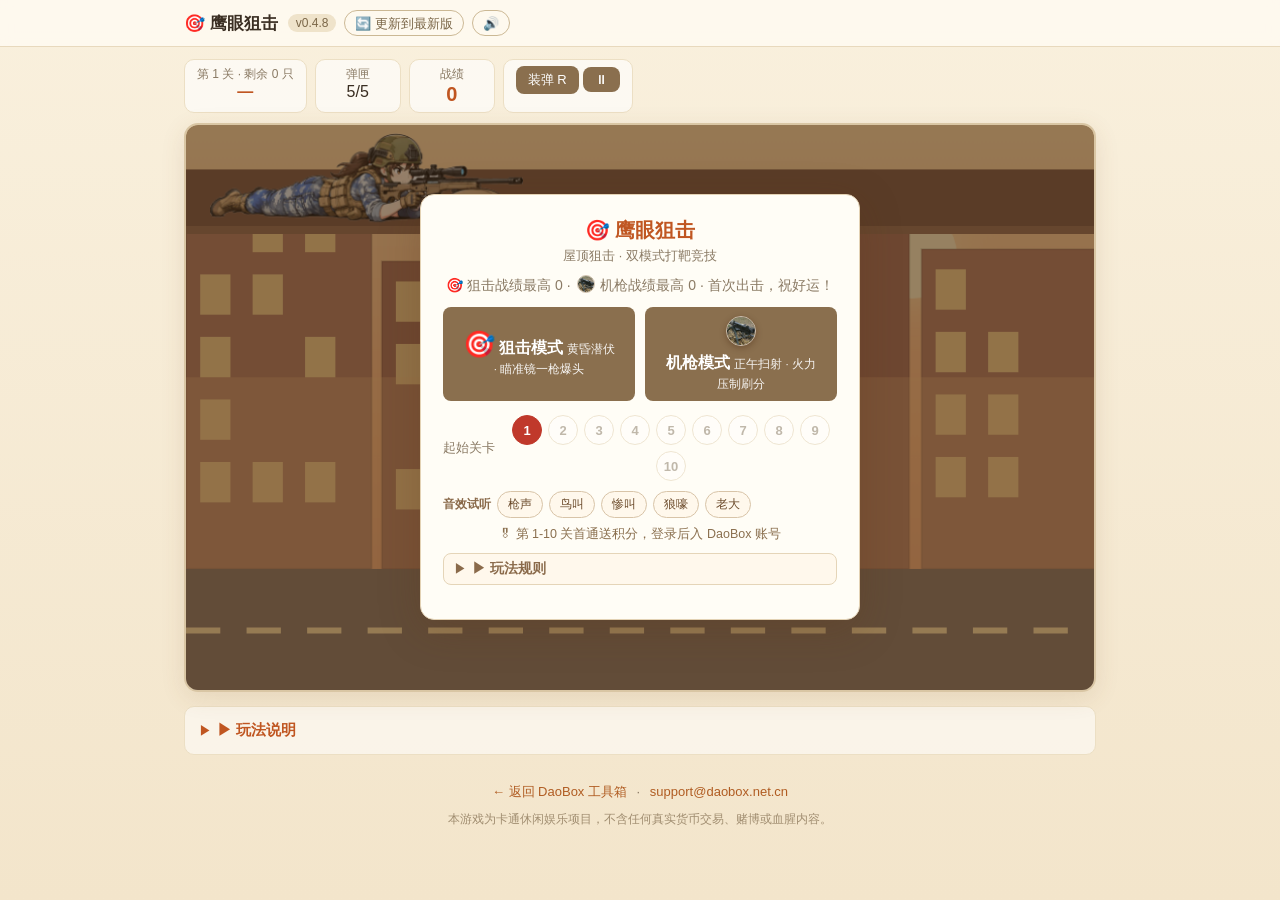
==== public/index.html @ d186d9d8 "ui: 更新按钮统一为图标+文字（桌面「更新到最新版」/手机「更新」，v0.4.8，SW v20）" ====
<!DOCTYPE html>
<html lang="zh-CN">
<head>
  <script>
    window.DB_HOME = location.hostname.indexOf('daobox.net.cn') !== -1
      ? 'https://daobox.net.cn' : 'https://daobox.app';
  </script>
  <meta charset="UTF-8">
  <meta name="viewport" content="width=device-width, initial-scale=1.0, viewport-fit=cover">
  <title>鹰眼狙击 · DaoBox 休闲射击</title>
  <meta name="description" content="DaoBox 鹰眼狙击（屋顶狙击）：黄昏狙击模式一枪爆头，正午机枪模式火力压制，蒙面匪、金链老大、灰狼轮番上阵！卡通竞技画风，免费畅玩。">
  <link rel="manifest" href="manifest.json">
  <link rel="icon" href="icons/favicon.svg" type="image/svg+xml">
  <link rel="apple-touch-icon" href="icons/apple-touch-icon.png">
  <meta name="theme-color" content="#a86a52">
  <link rel="stylesheet" href="style.css?v=8">
</head>
<body>
  <header class="topbar">
    <div class="topbar-inner">
      <div class="brand">🎯 鹰眼狙击</div>
      <div class="topbar-tools">
        <span class="version-badge" id="app-version">v0.4.8</span>
        <button class="refresh-btn" id="refresh-btn" type="button" aria-label="更新到最新版">🔄<span class="rb-full">更新到最新版</span><span class="rb-short">更新</span></button>
        <button class="refresh-btn" id="btn-mute" type="button" title="音效开关">🔊</button>
      </div>
      <div class="topbar-slot" id="db-account-slot"></div>
    </div>
  </header>

  <main class="page">
    <section class="hud">
      <div class="score-box"><div class="score-label" id="hud-level">准备</div><div class="score-value small" id="hud-time">—</div></div>
      <div class="score-box"><div class="score-label" id="hud-mag-label">弹匣</div><div class="score-value small" id="hud-mag">5/5</div></div>
      <div class="score-box"><div class="score-label">战绩</div><div class="score-value" id="hud-score">0</div></div>
      <div class="score-box"><div class="score-label" id="hud-combo"></div><button id="btn-reload" class="btn small" type="button">装弹 R</button>
          <button id="btn-pause" class="btn small" type="button" title="暂停">⏸</button></div>
    </section>

    <div id="rotate-hint" class="rotate-hint" hidden>↻ 横屏体验更佳<button id="rotate-hint-close" type="button" aria-label="关闭">✕</button></div>
    <div class="stage-wrap">
      <canvas id="game" class="stage"></canvas>

      <!-- 开始菜单：双模式选择 -->
      <div id="menu" class="overlay">
        <div class="panel">
          <h2>🎯 鹰眼狙击</h2>
          <p class="menu-tag">屋顶狙击 · 双模式打靶竞技</p>
          <p class="menu-sub" id="menu-best"></p>
          <div class="mode-row">
            <button id="btn-mode-sniper" class="btn mode-btn mode-sniper" type="button">
              <span class="mode-icon">🎯</span>
              <span class="mode-name">狙击模式</span>
              <span class="mode-desc">黄昏潜伏 · 瞄准镜一枪爆头</span>
            </button>
            <button id="btn-mode-mg" class="btn mode-btn mode-mg" type="button">
              <span class="mode-icon"><img class="mg-icon" src="assets/mg-icon.png" alt="M2重机枪" draggable="false"></span>
              <span class="mode-name">机枪模式</span>
              <span class="mode-desc">正午扫射 · 火力压制刷分</span>
            </button>
          </div>
          <div class="level-row">
            <div class="level-label">起始关卡</div>
            <div class="level-chips" id="level-chips" aria-label="选择起始关卡"></div>
          </div>
          <div class="sfx-row" id="sfx-row">
            <span class="sfx-label">音效试听</span>
            <button type="button" class="sfx-btn" data-sfx="shot">枪声</button>
            <button type="button" class="sfx-btn" data-sfx="flyer">鸟叫</button>
            <button type="button" class="sfx-btn" data-sfx="peek">惨叫</button>
            <button type="button" class="sfx-btn" data-sfx="wolf">狼嚎</button>
            <button type="button" class="sfx-btn" data-sfx="boss">老大</button>
          </div>
          <p class="reward-note">🎖 第 1-10 关首通送积分，登录后入 DaoBox 账号</p>
          <details class="rules-fold">
            <summary>▶ 玩法规则</summary>
            <ul class="rules" id="rules-menu">
            <li>移动鼠标 / 手指拖动准星；<b>狙击模式</b>点在镜圈内才开枪，<b>机枪模式</b>按住即连发扫射</li>
            <li>共 <b>10 关</b>，限时消灭目标过关；首通积分只发一次</li>
            <li class="extra">🎯 狙击模式 = 黄昏潜伏：瞄准镜圈 + 呼吸晃动，5 发弹匣，爆头 25 分</li>
            <li class="extra"><img class="inline-mg" src="assets/mg-icon.png" alt="机枪" draggable="false"> 机枪模式 = 正午扫射：全屏可见火力压制，枪管过热强制冷却 1.6 秒</li>
            <li class="extra">目标：红头巾蒙面匪探头、蓝头巾匪奔逃、灰狼贴地疾跑、小鸟低飞</li>
            <li class="extra"><b>金链老大</b>稀有出现（第 2 关起）：分数双倍（爆头 50），探头时间更短</li>
            <li>连击加成最高 x3；顶部 ⏸ 随时暂停；<b>游戏战绩仅用于挑战</b>，⭐积分以过关首通奖励为准</li>
            </ul>
          </details>
        </div>
      </div>

      <!-- 暂停 -->
      <div id="pause-modal" class="overlay hidden">
        <div class="panel">
          <h2>⏸ 已暂停</h2>
          <p class="menu-sub">时间已冻结，敌人也停住了</p>
          <div class="row">
            <button id="btn-resume" class="btn primary big" type="button">继续</button>
            <button id="btn-quit" class="btn big" type="button">回主菜单</button>
          </div>
        </div>
      </div>

      <!-- 过关 -->
      <div id="clear-modal" class="overlay hidden">
        <div class="panel">
          <h2>✅ 关卡完成</h2>
          <p id="clear-info" class="menu-sub"></p>
          <p id="clear-reward" class="reward-box"></p>
          <div class="row">
            <button id="btn-next" class="btn primary big" type="button">下一关 →</button>
            <button id="btn-clear-menu" class="btn big" type="button">回主菜单</button>
          </div>
        </div>
      </div>

      <!-- 结束 -->
      <div id="over-modal" class="overlay hidden">
        <div class="panel">
          <h2>⏱ 时间到</h2>
          <p id="over-info" class="menu-sub"></p>
          <div class="row">
            <button id="btn-retry" class="btn primary big" type="button">再来一次</button>
            <button id="btn-menu" class="btn big" type="button">回主菜单</button>
          </div>
        </div>
      </div>

      <!-- 时长锁定 -->
      <div id="time-lock" class="overlay hidden">
        <div class="panel">
          <h3>今日娱乐时长已用完</h3>
          <p>游客每天 15 分钟、注册用户 30 分钟（邀好友可加时）。</p>
          <a id="lock-login" class="btn primary" href="#">注册 / 登录</a>
          <button id="lock-close" class="btn" type="button">知道了</button>
        </div>
      </div>
    </div>

    <details class="tips">
      <summary>▶ 玩法说明</summary>
      <ul>
        <li>双模式任选：<b>狙击模式</b>黄昏金时刻潜伏，瞄准镜外暖色暗化，考验屏息时机；<b>机枪模式</b>正午大晴天全屏扫射，枪管会过热。</li>
        <li>目标阵容：红头巾蒙面匪（窗口探头）、蓝头巾蒙面匪（街面奔逃）、金链老大（稀有高分）、灰狼（贴地疾跑）、小鸟（低空飞行）。</li>
        <li>狙击模式击中 10 分、爆头 25 分，金链老大分数双倍（爆头 50）；机枪模式单发 4/7 分但射速快；连续命中最高 x3，脱靶重置连击。游戏战绩仅用于挑战，⭐积分以过关首通奖励为准。</li>
        <li>关卡目标：限时内击倒规定数量目标；每关时间、敌人速度、探头时长递增，狙击模式准星晃动递增。</li>
        <li>卡通竞技打靶风格，无血腥内容；完全免费，不含任何充值、金币或抽奖。</li>
      </ul>
    </details>
  </main>

  <footer class="footer">
    <a id="home-link" href="javascript:void(0)">← 返回 DaoBox 工具箱</a>
    <span class="dot">·</span>
    <span id="contact-email"></span>
  </footer>
  <p class="disclaimer">本游戏为卡通休闲娱乐项目，不含任何真实货币交易、赌博或血腥内容。</p>

  <script>
    (function () {
      var u = 'support', d = 'daobox.net.cn';
      document.getElementById('contact-email').innerHTML =
        '<a href="mailto:' + u + '@' + d + '">' + u + '@' + d + '</a>';
    })();
  </script>
  <script src="game.js?v=19"></script>
  <script>document.write('<script src="' + window.DB_HOME + '/portal.js" data-app="sniper"><\/script>');</script>
  <script>
    (function () {
      var login = document.getElementById('lock-login');
      if (login) login.href = window.DB_HOME + '/login?src=sniper';
      var home = document.getElementById('home-link');
      if (home) home.href = window.DB_HOME + '?src=sniper';
    })();
  </script>
  <script>
    if ('serviceWorker' in navigator) {
      window.addEventListener('load', function () {
        navigator.serviceWorker.register('./service-worker.js').catch(function () {});
      });
    }

      // 切回前台时触发 SW 更新检查（覆盖长期不关闭的页面，方案A）
      document.addEventListener('visibilitychange', function () {
        if (document.visibilityState !== 'visible' || !('serviceWorker' in navigator)) return;
        navigator.serviceWorker.getRegistration().then(function (r) {
          if (r) r.update().catch(function () {});
        }).catch(function () {});
      });
  </script>
</body>
</html>
---- public/style.css ----
/* 鹰眼狙击（屋顶狙击） v0.3 —— 暖色亮堂主题（黄昏狙击 / 正午机枪） */
:root { --bg:#f6ecd9; --panel:#fffdf6; --gold:#c05621; --red:#e74c3c; --green:#27ae60; --text:#3a2e22; --muted:#8a7a64; }
* { box-sizing:border-box; margin:0; padding:0; }
body { font-family:-apple-system,"PingFang SC","Microsoft YaHei",sans-serif; background:linear-gradient(180deg,#f9f0dd 0%,#f3e5cb 100%); color:var(--text); min-height:100vh; }
.hidden { display:none !important; }
.topbar { background:rgba(255,251,242,.82); position:sticky; top:0; z-index:50; backdrop-filter:blur(6px); border-bottom:1px solid #e8d9bd; }
.topbar-inner { max-width:940px; margin:0 auto; display:flex; align-items:center; gap:10px; padding:10px 14px; flex-wrap:wrap; }
.brand { font-weight:700; font-size:17px; color:#3a2e22; }
.topbar-tools { display:flex; align-items:center; gap:8px; }
.version-badge { background:#efe3ca; color:#7a6647; font-size:12px; padding:2px 8px; border-radius:10px; }
.refresh-btn { background:none; border:1px solid #cbb894; color:#7a6647; height:26px; padding:0 10px; border-radius:999px; cursor:pointer; font-size:13px; line-height:1; display: inline-flex; align-items: center; gap: 4px; white-space: nowrap; }
.topbar-slot { margin-left:auto; }
.page { max-width:940px; margin:0 auto; padding:12px 14px; }
.hud { display:flex; gap:8px; flex-wrap:wrap; margin-bottom:10px; }
.score-box { background:rgba(255,255,255,.65); border:1px solid #ecdfc4; border-radius:10px; padding:6px 12px; text-align:center; min-width:86px; }
.score-label { font-size:12px; color:var(--muted); }
.score-value { font-size:20px; font-weight:700; color:var(--gold); }
.score-value.small { font-size:16px; }
.score-value.warn, #hud-mag.warn { color:var(--red); }
.stage-wrap { position:relative; border-radius:14px; overflow:hidden; border:2px solid #d9c6a4; box-shadow:0 6px 24px rgba(120,80,40,.12); }
.stage { display:block; width:100%; height:auto; touch-action:none; cursor:crosshair; }
.overlay { position:absolute; inset:0; background:rgba(64,42,22,.55); display:flex; align-items:center; justify-content:center; padding:16px; z-index:10; }
.panel { background:var(--panel); border:1px solid #e3d2b4; border-radius:14px; padding:22px; max-width:440px; width:100%; text-align:center; box-shadow:0 10px 40px rgba(90,50,20,.25); }
.panel h2 { color:var(--gold); margin-bottom:8px; font-size:20px; }
.panel h3 { color:var(--gold); margin-bottom:8px; }
.menu-sub { color:var(--muted); font-size:14px; margin-bottom:12px; }
.mode-row { display:flex; gap:10px; margin:4px 0 14px; }
.mode-btn { flex:1; display:flex; flex-direction:column; align-items:center; gap:3px; padding:12px 8px; border-radius:12px; border:none; cursor:pointer; color:#fff; transition:transform .12s ease, box-shadow .12s ease; }
.mode-btn:hover { transform:translateY(-2px); box-shadow:0 6px 16px rgba(60,30,10,.28); }
.mode-btn .mode-icon { font-size:26px; line-height:1; }
.sfx-row { display:flex; align-items:center; gap:6px; flex-wrap:wrap; margin:0 0 10px; }
.sfx-label { font-size:12px; color:#8a6a4a; font-weight:700; }
.sfx-btn { font-size:12px; padding:4px 10px; border-radius:14px; border:1px solid #d8c4a8; background:#fff8ec; color:#6b4a2a; cursor:pointer; }
.sfx-btn:active { background:#f3e2c8; }
.inline-mg { width:18px; height:18px; border-radius:50%; object-fit:cover; vertical-align:-3px; margin:0 2px; border:1px solid rgba(120,80,40,.35); }
.mode-icon .mg-icon { width:30px; height:30px; border-radius:50%; object-fit:cover; display:block; margin:0 auto; box-shadow:0 2px 6px rgba(60,30,10,.35); border:1.5px solid rgba(255,255,255,.55); }
.mode-btn .mode-name { font-size:16px; font-weight:700; }
.mode-btn .mode-desc { font-size:11.5px; opacity:.92; }
.mode-sniper { background:linear-gradient(160deg,#f0a052,#d96f2e); }
.mode-mg { background:linear-gradient(160deg,#59b0ef,#2f7fc4); }
.rules { text-align:left; font-size:13px; line-height:1.9; color:#5a4a38; margin:0 0 14px 18px; }
.rules b { color:var(--gold); }
.btn { background:#8a6f4e; color:#fff; border:none; border-radius:8px; padding:9px 18px; font-size:15px; cursor:pointer; text-decoration:none; display:inline-block; }
.btn.primary { background:#c0392b; }
.btn.big { padding:12px 30px; font-size:17px; margin:4px; }
.btn.small { padding:5px 12px; font-size:13px; }
.row { display:flex; gap:8px; justify-content:center; flex-wrap:wrap; }
.tips { margin-top:14px; background:rgba(255,255,255,.55); border:1px solid #ecdfc4; border-radius:10px; padding:10px 14px; }
.tips > summary, .rules-fold > summary { cursor:pointer; font-size:15px; font-weight:700; color:var(--gold); list-style:none; user-select:none; padding:4px 0; }
.tips > summary::-webkit-details-marker, .rules-fold > summary::-webkit-details-marker { display:none; }
.tips > summary::before, .rules-fold > summary::before { content:"▶"; display:inline-block; margin-right:6px; font-size:12px; transition:transform .15s ease; }
.tips[open] > summary::before, .rules-fold[open] > summary::before { transform:rotate(90deg); }
.rules-fold { margin:0 0 12px; text-align:left; }
.rules-fold > summary { font-size:13.5px; color:#8a6a4a; border:1px solid #e5d5b8; border-radius:8px; padding:6px 10px; background:#fff8ec; }
.rules-fold[open] > summary { margin-bottom:8px; }
.menu-tag { font-size:12.5px; color:var(--muted); margin:-4px 0 10px; }
.rotate-hint { display:none; align-items:center; justify-content:center; gap:10px; padding:8px 12px; margin:0 0 6px; border-radius:10px; background:rgba(192,86,33,.92); color:#fff; font-size:13px; font-weight:700; }
.rotate-hint button { background:none; border:none; color:#fff; font-size:13px; cursor:pointer; padding:2px 6px; }
.tips h2 { font-size:15px; margin-bottom:8px; color:var(--gold); }
.tips li { font-size:13px; line-height:1.9; color:#6b5a44; margin-left:18px; }
.footer { text-align:center; padding:16px 0 4px; font-size:13px; }
.footer a { color:#b05c22; text-decoration:none; }
.footer .dot { color:var(--muted); margin:0 6px; }
.disclaimer { text-align:center; color:#a08d70; font-size:12px; padding:6px 0 22px; }

/* v0.4.0 选关 + 首通积分 */
.level-row { display:flex; align-items:center; justify-content:center; gap:10px; margin:2px 0 10px; }
.level-label { font-size:13px; color:var(--muted); white-space:nowrap; }
.level-chips { display:flex; flex-wrap:wrap; justify-content:center; gap:6px; }
.level-chip { min-width:30px; height:30px; padding:0 6px; border:1px solid #d8c49f; border-radius:999px; background:#fff; color:#6b5a44; font-size:13px; font-weight:700; cursor:pointer; }
.level-chip:hover:not([disabled]) { border-color:#c0392b; color:#c0392b; }
.level-chip.active { background:#c0392b; border-color:#c0392b; color:#fff; }
.level-chip[disabled] { opacity:.42; cursor:not-allowed; }
.reward-note { margin:-2px 0 10px; font-size:12.5px; color:#8a6f4e; }
.reward-box { min-height:20px; margin:8px 0 10px; font-size:14px; font-weight:700; color:#a86a12; }
.reward-box.guest { color:#7a6647; }
.reward-box.error { color:#b3402e; }

@media (orientation:portrait) and (max-width:820px) {
  .rotate-hint { display:flex; }
}
@media (orientation:landscape) and (max-height:520px) {
  /* 手机横屏：满屏紧凑模式 */
  .topbar-inner { padding:4px 10px; gap:6px; }
  .brand { font-size:14px; }
  .page { padding:4px 8px; max-width:1100px; }
  .hud { gap:5px; margin-bottom:4px; flex-wrap:nowrap; }
  .score-box { padding:2px 8px; min-width:0; flex:1; }
  .score-value { font-size:15px; }
  .score-value.small { font-size:13px; }
  .score-label { font-size:10px; }
  .stage { height:calc(100dvh - 96px); width:auto; max-width:100%; margin:0 auto; }
  .stage-wrap { border-radius:8px; }
  .panel { max-height:calc(100dvh - 104px); overflow-y:auto; padding:14px 16px; }
  .tips, .footer, .disclaimer { display:none; }
}
@media (max-width:480px) {
  .panel { max-height:calc(100dvh - 28px); overflow-y:auto; padding:18px 14px; }
  .mode-row { gap:7px; margin-bottom:10px; }
  .mode-btn { padding:9px 6px; border-radius:10px; }
  .mode-btn .mode-icon { font-size:21px; }
.mode-icon .mg-icon { width:24px; height:24px; }
  .mode-btn .mode-name { font-size:14px; }
  .mode-btn .mode-desc { font-size:10.5px; }
  .level-row { flex-direction:column; gap:6px; margin-bottom:8px; }
  .level-chips { display:grid; grid-template-columns:repeat(5,minmax(0,1fr)); width:100%; max-width:280px; }
  .level-chip { width:100%; height:30px; min-width:0; }
  .level-chip[disabled] { display:none; }
  .rules { font-size:12px; line-height:1.65; margin-bottom:10px; }
  .rules li.extra { display:none; }
  .btn.big { width:100%; padding:11px 18px; font-size:16px; }
  .footer, .disclaimer { padding-bottom:calc(16px + env(safe-area-inset-bottom)); }
}

/* 更新按钮分层：桌面「更新到最新版」/手机「更新」（2026-11-03 家族统一补齐） */
.rb-short { display: none; }
.rb-full { display: inline; }
@media (max-width: 480px) { .rb-full { display: none; } .rb-short { display: inline; } }
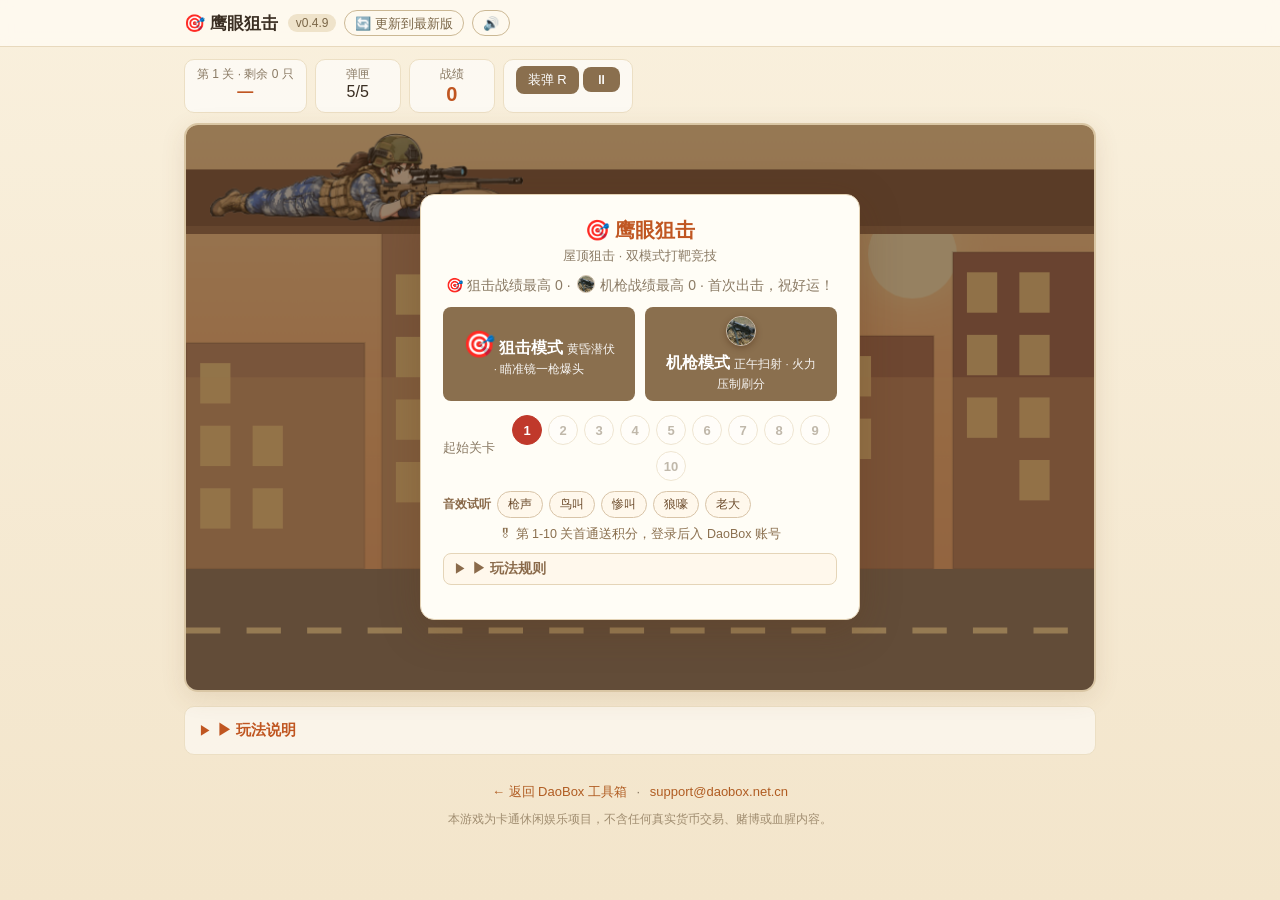
==== commit 3e0b6b10: "fix: 更新按钮改强制回源 + 返回工具箱链接域名自适应 + 版本号递增" ====
--- a/public/index.html
+++ b/public/index.html
@@ -161,7 +161,7 @@
         '<a href="mailto:' + u + '@' + d + '">' + u + '@' + d + '</a>';
     })();
   </script>
-  <script src="game.js?v=19"></script>
+  <script src="game.js?v=0.4.9"></script>
   <script>document.write('<script src="' + window.DB_HOME + '/portal.js" data-app="sniper"><\/script>');</script>
   <script>
     (function () {
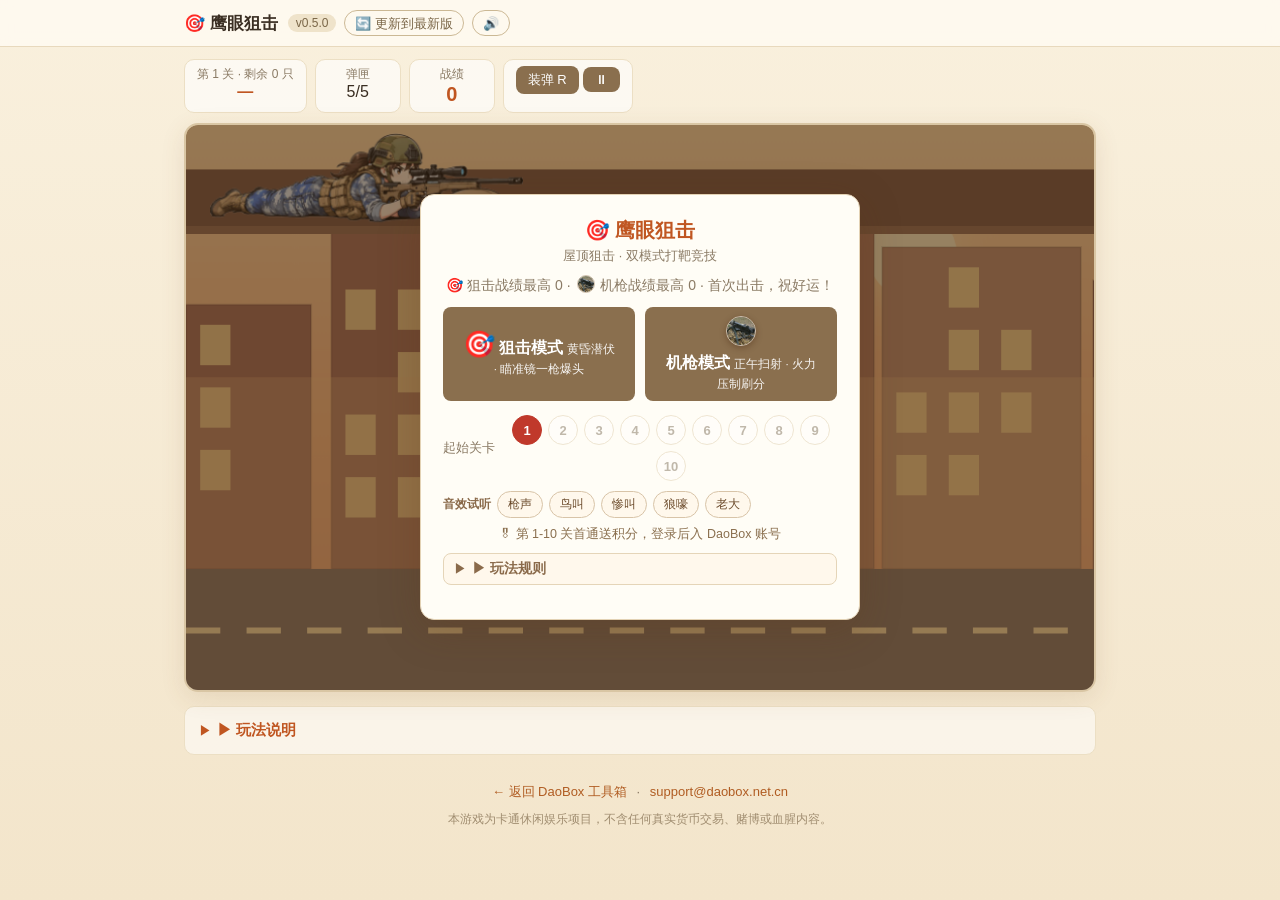
==== commit 1dece7dc: "feat: 狙击首通奖励支持离线补发" ====
--- a/public/index.html
+++ b/public/index.html
@@ -20,7 +20,7 @@
     <div class="topbar-inner">
       <div class="brand">🎯 鹰眼狙击</div>
       <div class="topbar-tools">
-        <span class="version-badge" id="app-version">v0.4.8</span>
+        <span class="version-badge" id="app-version">v0.5.0</span>
         <button class="refresh-btn" id="refresh-btn" type="button" aria-label="更新到最新版">🔄<span class="rb-full">更新到最新版</span><span class="rb-short">更新</span></button>
         <button class="refresh-btn" id="btn-mute" type="button" title="音效开关">🔊</button>
       </div>
@@ -161,7 +161,7 @@
         '<a href="mailto:' + u + '@' + d + '">' + u + '@' + d + '</a>';
     })();
   </script>
-  <script src="game.js?v=0.4.9"></script>
+  <script src="game.js?v=0.5.0"></script>
   <script>document.write('<script src="' + window.DB_HOME + '/portal.js" data-app="sniper"><\/script>');</script>
   <script>
     (function () {
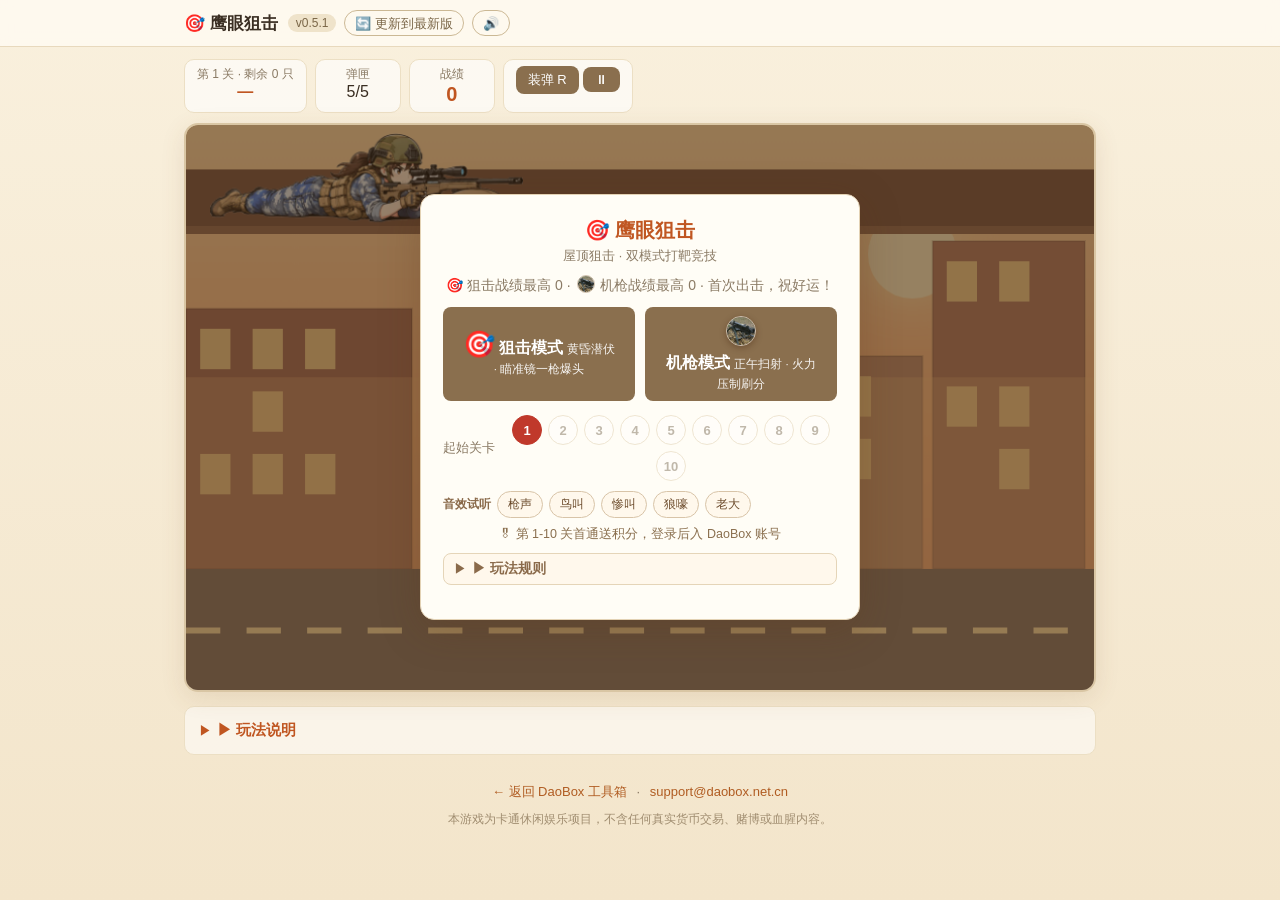
==== commit bd3511c4: "fix: 同步10和20分钟时长规则" ====
--- a/public/index.html
+++ b/public/index.html
@@ -20,7 +20,7 @@
     <div class="topbar-inner">
       <div class="brand">🎯 鹰眼狙击</div>
       <div class="topbar-tools">
-        <span class="version-badge" id="app-version">v0.5.0</span>
+        <span class="version-badge" id="app-version">v0.5.1</span>
         <button class="refresh-btn" id="refresh-btn" type="button" aria-label="更新到最新版">🔄<span class="rb-full">更新到最新版</span><span class="rb-short">更新</span></button>
         <button class="refresh-btn" id="btn-mute" type="button" title="音效开关">🔊</button>
       </div>
@@ -128,7 +128,7 @@
       <div id="time-lock" class="overlay hidden">
         <div class="panel">
           <h3>今日娱乐时长已用完</h3>
-          <p>游客每天 15 分钟、注册用户 30 分钟（邀好友可加时）。</p>
+          <p>游客每天 10 分钟、注册用户 20 分钟（邀好友可加时）。</p>
           <a id="lock-login" class="btn primary" href="#">注册 / 登录</a>
           <button id="lock-close" class="btn" type="button">知道了</button>
         </div>
@@ -161,7 +161,7 @@
         '<a href="mailto:' + u + '@' + d + '">' + u + '@' + d + '</a>';
     })();
   </script>
-  <script src="game.js?v=0.5.0"></script>
+  <script src="game.js?v=0.5.1"></script>
   <script>document.write('<script src="' + window.DB_HOME + '/portal.js" data-app="sniper"><\/script>');</script>
   <script>
     (function () {
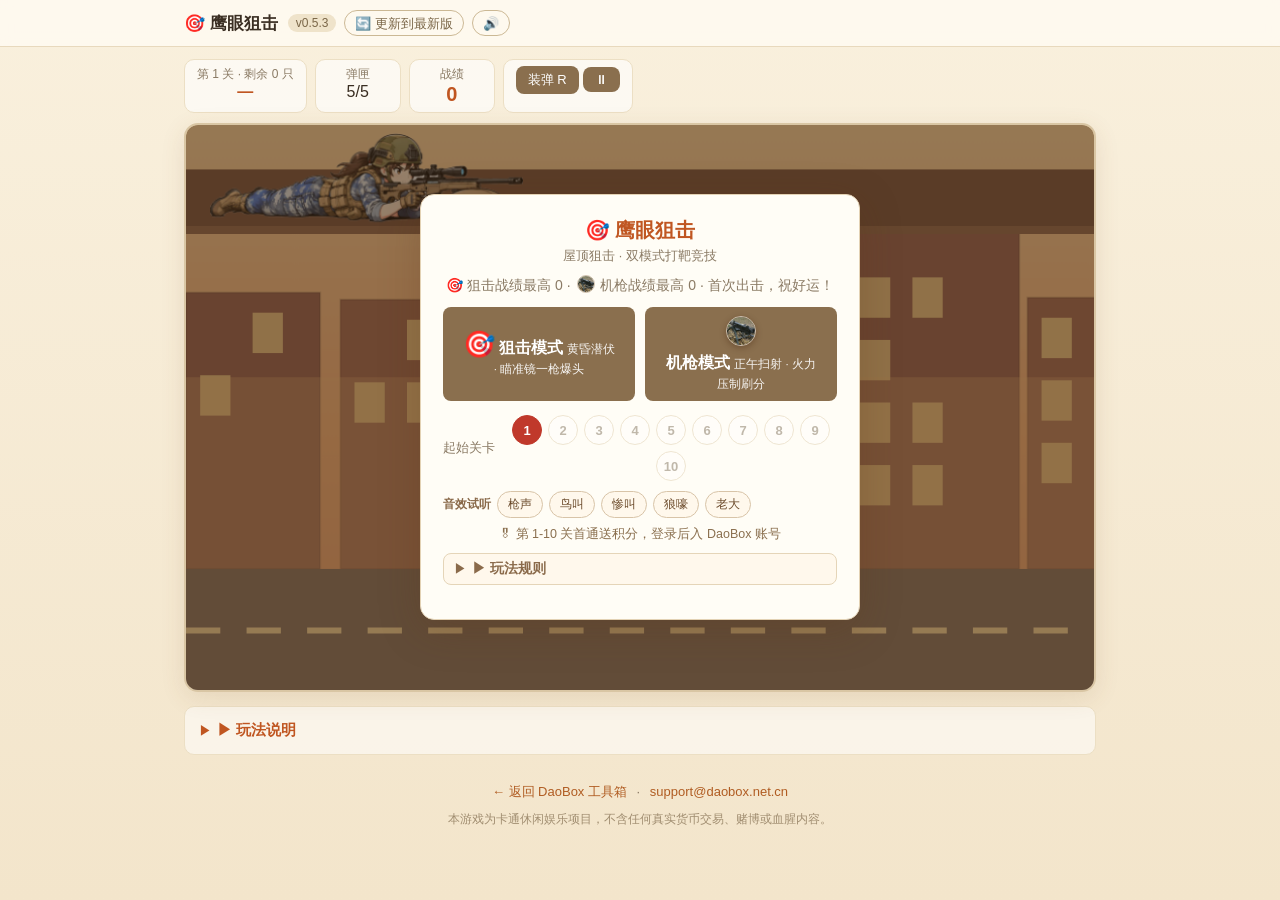
==== commit 517799eb: "fix: 补充必应站点验证" ====
--- a/public/index.html
+++ b/public/index.html
@@ -161,7 +161,7 @@
         '<a href="mailto:' + u + '@' + d + '">' + u + '@' + d + '</a>';
     })();
   </script>
-  <script src="game.js?v=0.5.1"></script>
+  <script src="game.js?v=0.5.2"></script>
   <script>document.write('<script src="' + window.DB_HOME + '/portal.js" data-app="sniper"><\/script>');</script>
   <script>
     (function () {
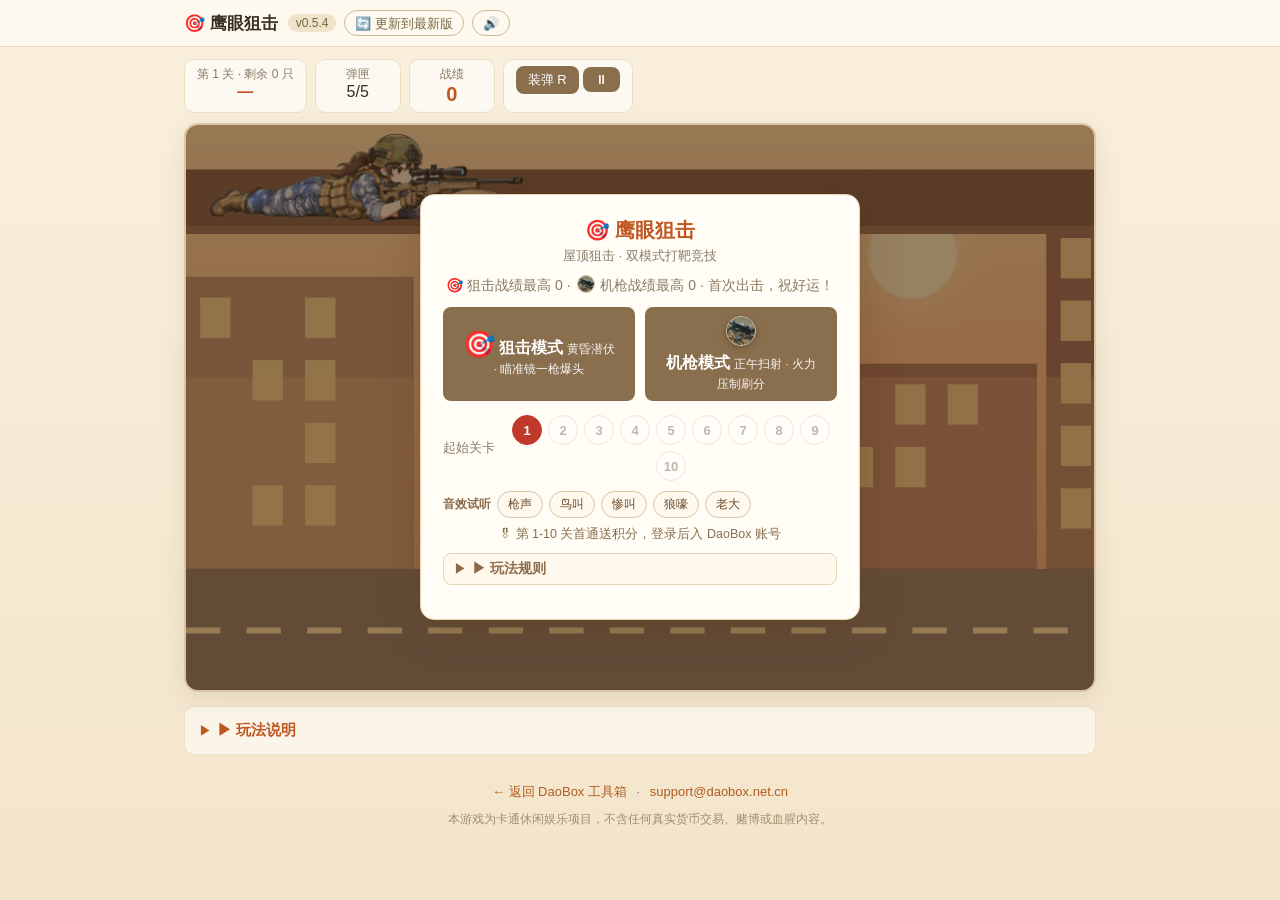
==== commit 34557132: "seo: 补齐国内首页 canonical" ====
--- a/public/index.html
+++ b/public/index.html
@@ -8,6 +8,7 @@
   <meta charset="UTF-8">
   <meta name="viewport" content="width=device-width, initial-scale=1.0, viewport-fit=cover">
   <title>鹰眼狙击 · DaoBox 休闲射击</title>
+  <link rel="canonical" href="https://sniper.daobox.net.cn/">
   <meta name="description" content="DaoBox 鹰眼狙击（屋顶狙击）：黄昏狙击模式一枪爆头，正午机枪模式火力压制，蒙面匪、金链老大、灰狼轮番上阵！卡通竞技画风，免费畅玩。">
   <link rel="manifest" href="manifest.json">
   <link rel="icon" href="icons/favicon.svg" type="image/svg+xml">
@@ -161,7 +162,7 @@
         '<a href="mailto:' + u + '@' + d + '">' + u + '@' + d + '</a>';
     })();
   </script>
-  <script src="game.js?v=0.5.2"></script>
+  <script src="game.js?v=0.5.4"></script>
   <script>document.write('<script src="' + window.DB_HOME + '/portal.js" data-app="sniper"><\/script>');</script>
   <script>
     (function () {
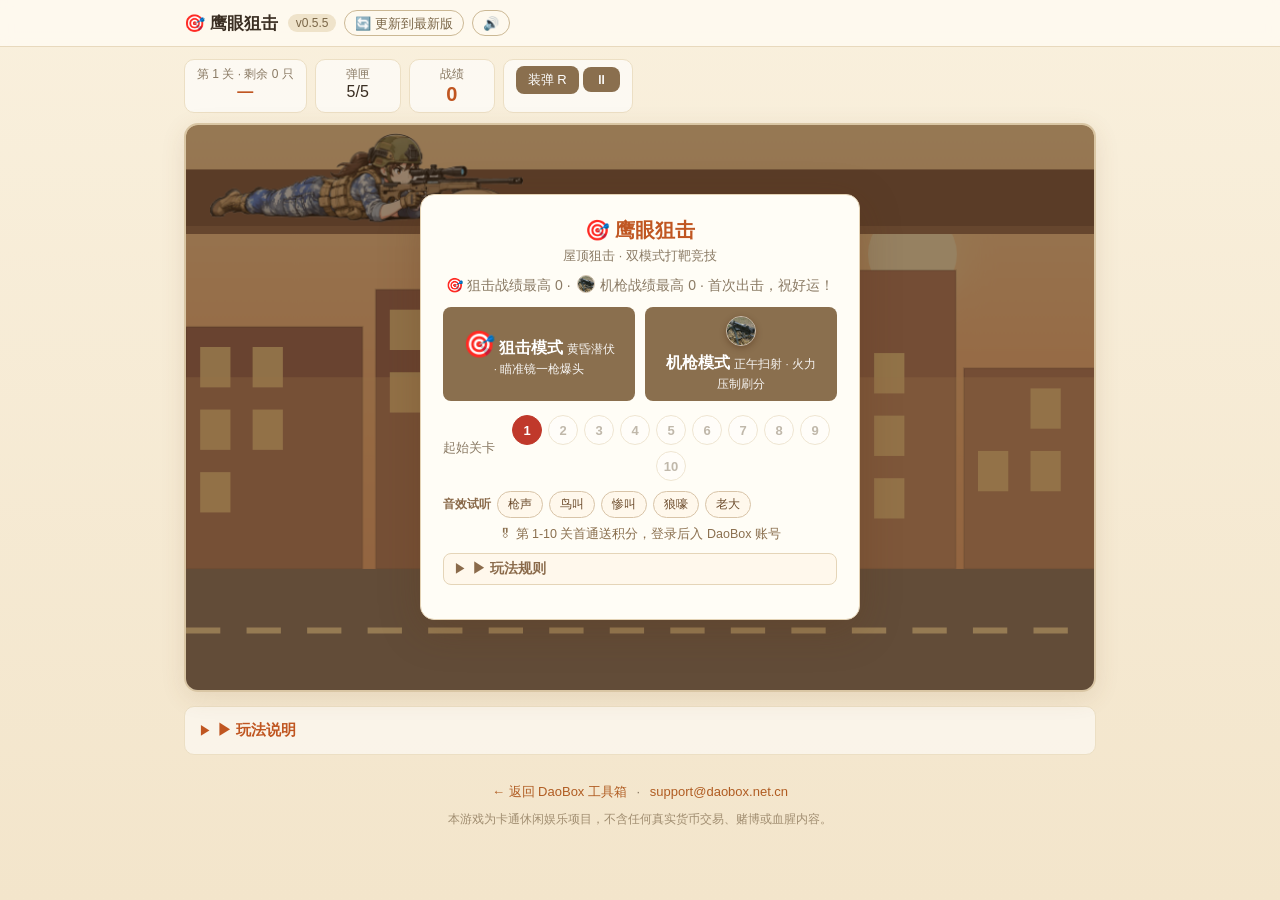
==== commit 6bdb8e61: "seo: 统一免费体验与会员文案" ====
--- a/public/index.html
+++ b/public/index.html
@@ -9,7 +9,7 @@
   <meta name="viewport" content="width=device-width, initial-scale=1.0, viewport-fit=cover">
   <title>鹰眼狙击 · DaoBox 休闲射击</title>
   <link rel="canonical" href="https://sniper.daobox.net.cn/">
-  <meta name="description" content="DaoBox 鹰眼狙击（屋顶狙击）：黄昏狙击模式一枪爆头，正午机枪模式火力压制，蒙面匪、金链老大、灰狼轮番上阵！卡通竞技画风，免费畅玩。">
+  <meta name="description" content="DaoBox 鹰眼狙击（屋顶狙击）：黄昏狙击模式一枪爆头，正午机枪模式火力压制，蒙面匪、金链老大、灰狼轮番上阵！卡通竞技画风。免费体验，注册后每日时长翻倍，会员全家不限时。">
   <link rel="manifest" href="manifest.json">
   <link rel="icon" href="icons/favicon.svg" type="image/svg+xml">
   <link rel="apple-touch-icon" href="icons/apple-touch-icon.png">
@@ -143,7 +143,7 @@
         <li>目标阵容：红头巾蒙面匪（窗口探头）、蓝头巾蒙面匪（街面奔逃）、金链老大（稀有高分）、灰狼（贴地疾跑）、小鸟（低空飞行）。</li>
         <li>狙击模式击中 10 分、爆头 25 分，金链老大分数双倍（爆头 50）；机枪模式单发 4/7 分但射速快；连续命中最高 x3，脱靶重置连击。游戏战绩仅用于挑战，⭐积分以过关首通奖励为准。</li>
         <li>关卡目标：限时内击倒规定数量目标；每关时间、敌人速度、探头时长递增，狙击模式准星晃动递增。</li>
-        <li>卡通竞技打靶风格，无血腥内容；完全免费，不含任何充值、金币或抽奖。</li>
+        <li>卡通竞技打靶风格，无血腥内容；基础玩法免费，不含金币、抽奖或单独付费内容，每日使用时长由 DaoBox 统一管理。</li>
       </ul>
     </details>
   </main>
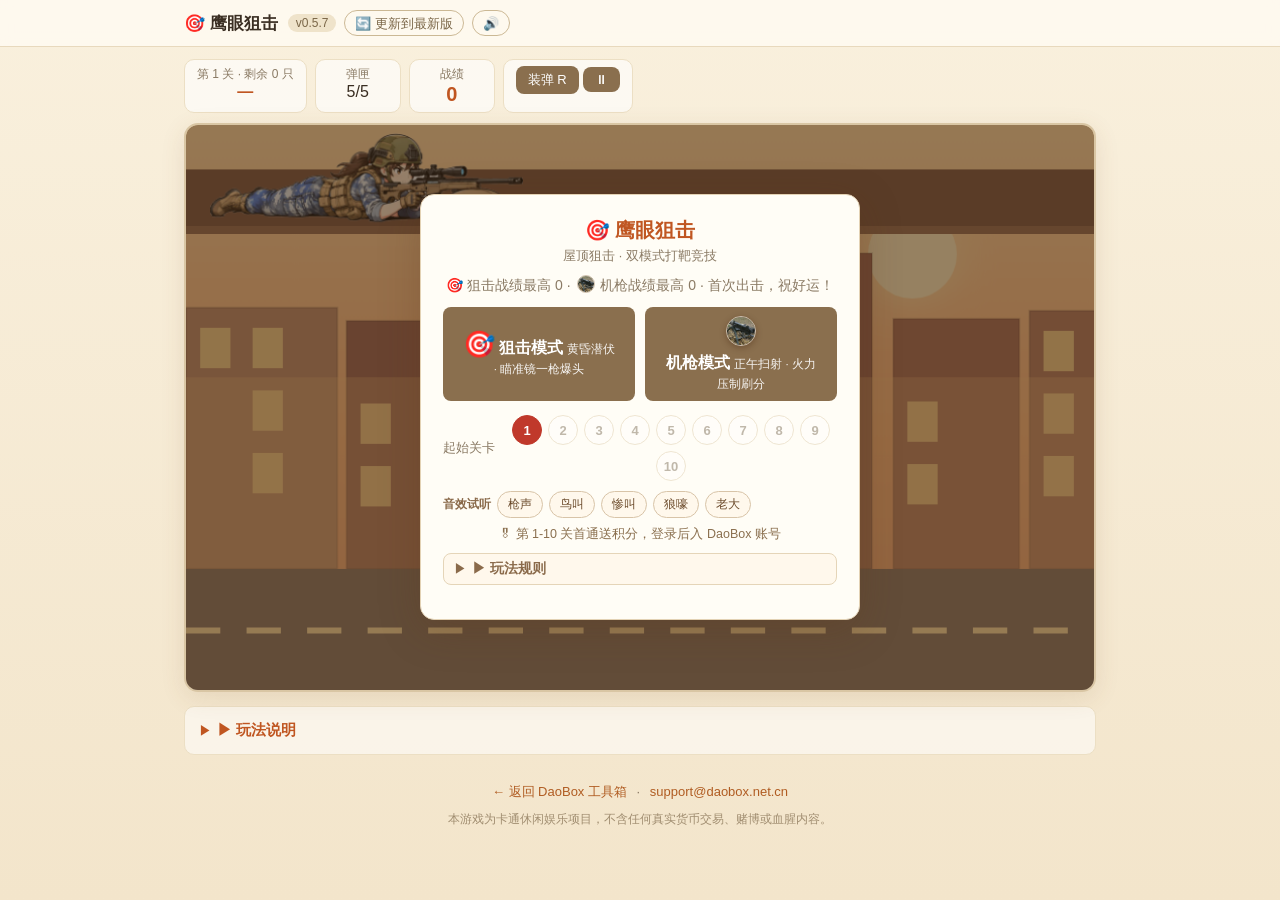
==== commit 8479446d: "feat: 接入狙击跨设备云同步" ====
--- a/public/index.html
+++ b/public/index.html
@@ -162,8 +162,9 @@
         '<a href="mailto:' + u + '@' + d + '">' + u + '@' + d + '</a>';
     })();
   </script>
-  <script src="game.js?v=0.5.4"></script>
-  <script>document.write('<script src="' + window.DB_HOME + '/portal.js" data-app="sniper"><\/script>');</script>
+  <script src="game.js?v=0.5.7"></script>
+  <script>document.write('<script src="' + window.DB_HOME + '/portal.js?v=20261127" data-app="sniper"><\/script>');</script>
+  <script>document.write('<script src="' + window.DB_HOME + '/cloud-sync.js?v=1.0.0"><\/script>');</script>
   <script>
     (function () {
       var login = document.getElementById('lock-login');
